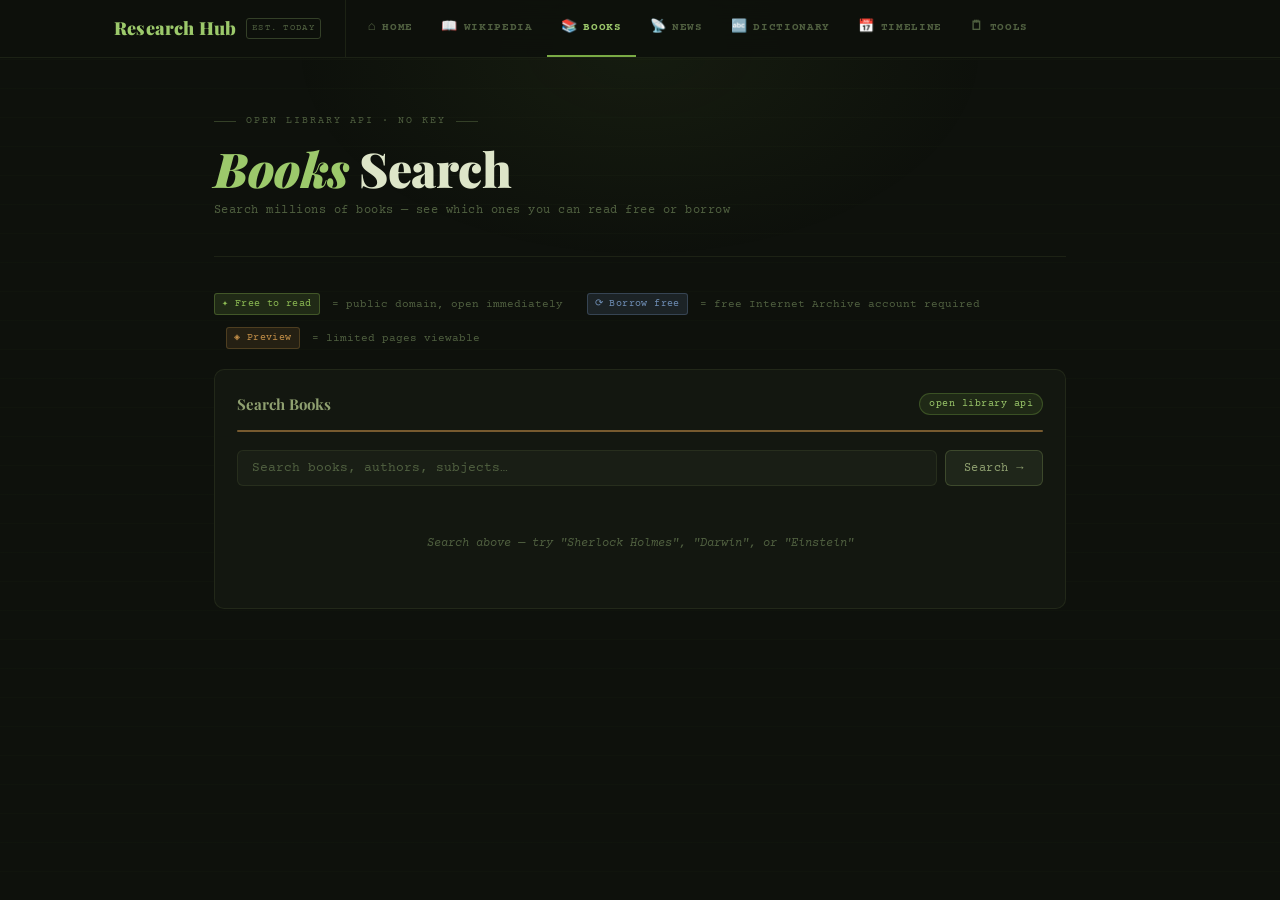
==== page/books.html @ 9d058e37 "add: folder name page to adjust webpage" ====
<!DOCTYPE html>
<html lang="en">
<head>
  <meta charset="UTF-8">
  <meta name="viewport" content="width=device-width, initial-scale=1.0">
  <title>Books — Research Hub</title>
  <link rel="stylesheet" href="../style.css">
</head>
<body>

<header>
  <div class="nav-inner">
    <a class="nav-logo" href="../index.html">
      <span class="nav-logo-text">Research Hub</span>
      <span class="nav-logo-stamp">est. today</span>
    </a>
    <nav class="nav-links">
      <a class="nav-link" href="../index.html"><span class="nav-icon">⌂</span> Home</a>
      <a class="nav-link" href="wikipedia.html"><span class="nav-icon">📖</span> Wikipedia</a>
      <a class="nav-link" href="books.html"><span class="nav-icon">📚</span> Books</a>
      <a class="nav-link" href="news.html"><span class="nav-icon">📡</span> News</a>
      <a class="nav-link" href="dictionary.html"><span class="nav-icon">🔤</span> Dictionary</a>
      <a class="nav-link" href="timeline.html"><span class="nav-icon">📅</span> Timeline</a>
      <a class="nav-link" href="tools.html"><span class="nav-icon">🗒</span> Tools</a>
    </nav>
  </div>
</header>

<div class="container">
  <div class="page-hero">
    <p class="page-eyebrow">open library api · no key</p>
    <h1 class="page-title"><em>Books</em> Search</h1>
    <p class="page-sub">Search millions of books — see which ones you can read free or borrow</p>
  </div>

  <!-- Legend -->
  <div style="display:flex;gap:12px;flex-wrap:wrap;margin-bottom:20px">
    <span class="book-avail free">✦ Free to read</span>
    <span style="font-size:11px;color:var(--text3);align-self:center">= public domain, open immediately</span>
    <span class="book-avail borrow" style="margin-left:12px">⟳ Borrow free</span>
    <span style="font-size:11px;color:var(--text3);align-self:center">= free Internet Archive account required</span>
    <span class="book-avail preview" style="margin-left:12px">◈ Preview</span>
    <span style="font-size:11px;color:var(--text3);align-self:center">= limited pages viewable</span>
  </div>

  <div class="card">
    <div class="card-header">
      <span class="card-title">Search Books</span>
      <span class="api-pill">open library api</span>
    </div>
    <div class="accent-bar" style="background:var(--history)"></div>
    <div class="input-row">
      <input type="text" class="tool-input" id="books-input" placeholder="Search books, authors, subjects…"
        onkeydown="if(event.key==='Enter') searchBooks()">
      <button class="tool-btn" onclick="searchBooks()">Search →</button>
    </div>
    <div id="books-results">
      <div class="api-empty">Search above — try "Sherlock Holmes", "Darwin", or "Einstein"</div>
    </div>
  </div>

  <div class="page-end"></div>
</div>

<button id="scroll-top" onclick="window.scrollTo({top:0,behavior:'smooth'})">↑</button>
<script src="../main.js"></script>
<script>
document.addEventListener('DOMContentLoaded', () => {
  attachSuggest('books-input', {
    onSelect: v => { $('books-input').value = v; searchBooks(); },
    onEnter:  () => searchBooks(),
  });
});
</script>
</body>
</html>
---- style.css ----
/* ═══════════════════════════════════════════
   Research Hub — style.css
   Vintage Green / Earth Tone · Dark Theme
═══════════════════════════════════════════ */

@import url('https://fonts.googleapis.com/css2?family=Playfair+Display:ital,wght@0,400;0,700;0,900;1,400;1,700&family=Courier+Prime:wght@400;700&family=Sarabun:wght@300;400;600&display=swap');

:root {
  --bg:   #0e110c;
  --bg2:  #131710;
  --bg3:  #191e15;
  --bg4:  #1f261a;
  --bg5:  #252d1f;

  --border:        rgba(139,167,90,0.12);
  --border-bright: rgba(139,167,90,0.28);
  --border-warm:   rgba(180,140,80,0.22);

  --text:  #dde5c8;
  --text2: #8fa070;
  --text3: #506040;
  --text4: #344028;

  --accent:      #7aab45;
  --accent2:     #9cc96b;
  --accent-dim:  rgba(122,171,69,0.14);
  --accent-glow: rgba(122,171,69,0.08);

  --science: #8fbe55;
  --history: #c8924a;
  --tech:    #6b9e3e;
  --news:    #b85c3a;
  --health:  #5fa888;
  --space:   #7090b8;

  --font-head: 'Playfair Display', Georgia, serif;
  --font-mono: 'Courier Prime', 'Courier New', monospace;
  --r:    6px;
  --r-lg: 10px;
}

*, *::before, *::after { box-sizing: border-box; margin: 0; padding: 0; }
html { scroll-behavior: smooth; }

body {
  background: var(--bg);
  color: var(--text);
  font-family: var(--font-mono);
  min-height: 100vh;
  overflow-x: hidden;
  line-height: 1.6;
}

/* Aged paper line texture */
body::before {
  content: '';
  position: fixed; inset: 0;
  background-image: repeating-linear-gradient(
    0deg, transparent, transparent 28px,
    rgba(122,171,69,0.025) 28px, rgba(122,171,69,0.025) 29px
  );
  pointer-events: none;
  z-index: 0;
}

body::after {
  content: '';
  position: fixed;
  top: -160px; left: 50%;
  transform: translateX(-50%);
  width: 700px; height: 420px;
  background: radial-gradient(ellipse, rgba(100,140,50,0.09) 0%, transparent 70%);
  pointer-events: none;
  z-index: 0;
}

.container {
  max-width: 900px;
  margin: 0 auto;
  padding: 0 24px;
  position: relative;
  z-index: 1;
}

.container-wide {
  max-width: 1100px;
  margin: 0 auto;
  padding: 0 24px;
  position: relative;
  z-index: 1;
}

/* ══════════════════════════════════════════
   NAV
══════════════════════════════════════════ */
header {
  padding: 0;
  border-bottom: 1px solid var(--border);
  position: sticky; top: 0;
  background: rgba(14,17,12,0.96);
  backdrop-filter: blur(16px);
  z-index: 100;
}

.nav-inner {
  max-width: 1100px;
  margin: 0 auto;
  padding: 0 24px;
  display: flex;
  align-items: stretch;
  gap: 0;
}

.nav-logo {
  display: flex;
  align-items: center;
  gap: 10px;
  padding: 14px 24px 14px 0;
  border-right: 1px solid var(--border);
  margin-right: 8px;
  text-decoration: none;
  flex-shrink: 0;
}

.nav-logo-text {
  font-family: var(--font-head);
  font-size: 18px;
  font-weight: 900;
  color: var(--accent2);
  letter-spacing: 0.01em;
}

.nav-logo-stamp {
  font-size: 9px;
  font-family: var(--font-mono);
  color: var(--text3);
  letter-spacing: 0.14em;
  text-transform: uppercase;
  border: 1px solid var(--text4);
  padding: 2px 5px;
  border-radius: 3px;
}

.nav-links {
  display: flex;
  align-items: stretch;
  gap: 0;
  flex: 1;
  flex-wrap: wrap;
}

.nav-link {
  display: flex;
  align-items: center;
  gap: 6px;
  padding: 0 14px;
  font-family: var(--font-mono);
  font-size: 11px;
  font-weight: 700;
  letter-spacing: 0.06em;
  text-transform: uppercase;
  color: var(--text3);
  text-decoration: none;
  border-bottom: 2px solid transparent;
  transition: color 0.15s, border-color 0.15s;
  white-space: nowrap;
}

.nav-link:hover { color: var(--text2); }

.nav-link.active {
  color: var(--accent2);
  border-bottom-color: var(--accent);
}

.nav-link .nav-icon { font-size: 13px; }

/* ══════════════════════════════════════════
   PAGE HEADER (each page)
══════════════════════════════════════════ */
.page-hero {
  padding: 48px 0 36px;
  border-bottom: 1px solid var(--border);
  margin-bottom: 36px;
}

.page-eyebrow {
  display: inline-flex;
  align-items: center;
  gap: 10px;
  font-size: 10px;
  letter-spacing: 0.2em;
  color: var(--text3);
  text-transform: uppercase;
  margin-bottom: 14px;
}
.page-eyebrow::before, .page-eyebrow::after {
  content: '';
  display: block;
  width: 22px; height: 1px;
  background: var(--text4);
}

.page-title {
  font-family: var(--font-head);
  font-size: clamp(28px, 4vw, 48px);
  font-weight: 900;
  line-height: 1.08;
  color: var(--text);
  letter-spacing: -0.5px;
  margin-bottom: 6px;
}

.page-title em { font-style: italic; color: var(--accent2); }

.page-sub {
  font-size: 12px;
  color: var(--text3);
  letter-spacing: 0.04em;
}

/* ══════════════════════════════════════════
   CARDS
══════════════════════════════════════════ */
.card {
  background: var(--bg2);
  border: 1px solid var(--border);
  border-radius: var(--r-lg);
  padding: 22px;
  transition: border-color 0.2s;
}
.card:hover { border-color: var(--border-bright); }

.card-header {
  display: flex;
  align-items: center;
  justify-content: space-between;
  margin-bottom: 14px;
}

.card-title {
  font-family: var(--font-head);
  font-size: 15px;
  font-weight: 700;
  color: var(--text2);
}

.card-badge {
  font-family: var(--font-mono);
  font-size: 10px;
  padding: 2px 8px;
  border-radius: 3px;
  background: var(--bg4);
  color: var(--text3);
  letter-spacing: 0.06em;
  text-transform: uppercase;
  border: 1px solid var(--border);
}

.api-pill {
  font-family: var(--font-mono);
  font-size: 10px;
  padding: 2px 9px;
  border-radius: 20px;
  background: rgba(122,171,69,0.12);
  color: var(--accent2);
  border: 1px solid rgba(122,171,69,0.3);
  letter-spacing: 0.05em;
}

.accent-bar {
  height: 2px;
  border-radius: 2px;
  margin-bottom: 18px;
  opacity: 0.55;
}

/* ══════════════════════════════════════════
   INPUTS & BUTTONS
══════════════════════════════════════════ */
.input-row {
  display: flex;
  gap: 8px;
  margin-bottom: 16px;
  position: relative;
}

.tool-input {
  flex: 1;
  background: var(--bg3);
  border: 1px solid var(--border);
  border-radius: var(--r);
  padding: 10px 14px;
  font-family: var(--font-mono);
  font-size: 13px;
  color: var(--text);
  outline: none;
  transition: border-color 0.15s;
  caret-color: var(--accent);
}
.tool-input:focus { border-color: var(--accent); }
.tool-input::placeholder { color: var(--text3); }

.tool-btn {
  background: var(--bg4);
  border: 1px solid var(--border-bright);
  border-radius: var(--r);
  padding: 10px 18px;
  font-family: var(--font-mono);
  font-size: 12px;
  color: var(--text2);
  cursor: pointer;
  transition: all 0.15s;
  white-space: nowrap;
  letter-spacing: 0.04em;
}
.tool-btn:hover { border-color: var(--accent); color: var(--accent2); background: var(--bg5); }
.tool-btn-sm { padding: 10px 11px; }

/* ══════════════════════════════════════════
   SUGGESTION DROPDOWN
══════════════════════════════════════════ */
.suggest-drop {
  display: none;
  position: absolute;
  top: calc(100% + 4px);
  left: 0;
  right: 0;
  background: var(--bg3);
  border: 1px solid var(--border-bright);
  border-radius: var(--r);
  z-index: 200;
  max-height: 220px;
  overflow-y: auto;
  box-shadow: 0 8px 24px rgba(0,0,0,0.4);
}
.suggest-drop.open { display: block; }

.suggest-item {
  padding: 9px 14px;
  font-family: var(--font-mono);
  font-size: 12.5px;
  color: var(--text2);
  cursor: pointer;
  border-bottom: 1px solid var(--border);
  transition: background 0.1s, color 0.1s;
  display: flex;
  align-items: center;
  gap: 8px;
}
.suggest-item:last-child { border-bottom: none; }
.suggest-item::before { content: '›'; color: var(--text3); font-size: 14px; flex-shrink: 0; }
.suggest-item:hover, .suggest-item.active { background: var(--bg4); color: var(--text); }
.suggest-item.active::before { color: var(--accent2); }
.suggest-drop::-webkit-scrollbar { width: 4px; }
.suggest-drop::-webkit-scrollbar-track { background: transparent; }
.suggest-drop::-webkit-scrollbar-thumb { background: var(--border-bright); border-radius: 2px; }

/* ══════════════════════════════════════════
   API STATES
══════════════════════════════════════════ */
.api-empty {
  font-size: 12px;
  color: var(--text3);
  text-align: center;
  padding: 32px 0;
  font-style: italic;
}

.loading {
  display: flex;
  align-items: center;
  justify-content: center;
  gap: 8px;
  padding: 32px 0;
  color: var(--text3);
  font-size: 12px;
}

.spinner {
  width: 14px; height: 14px;
  border: 2px solid var(--border);
  border-top-color: var(--accent);
  border-radius: 50%;
  animation: spin 0.7s linear infinite;
}

.error-msg {
  font-size: 12px;
  color: var(--news);
  text-align: center;
  padding: 24px 0;
}

/* ══════════════════════════════════════════
   INDEX — HERO SEARCH
══════════════════════════════════════════ */
.hero {
  padding: 72px 0 56px;
  text-align: center;
}

.hero-eyebrow {
  display: inline-flex;
  align-items: center;
  gap: 12px;
  font-size: 10px;
  letter-spacing: 0.22em;
  color: var(--text3);
  text-transform: uppercase;
  margin-bottom: 22px;
}
.hero-eyebrow::before, .hero-eyebrow::after {
  content: '';
  display: block;
  width: 28px; height: 1px;
  background: var(--text4);
}

.hero-title {
  font-family: var(--font-head);
  font-size: clamp(40px, 6vw, 72px);
  font-weight: 900;
  line-height: 1.05;
  color: var(--text);
  letter-spacing: -1px;
  margin-bottom: 8px;
}
.hero-title em { font-style: italic; color: var(--accent2); }

.hero-sub {
  font-size: 13px;
  color: var(--text3);
  margin-bottom: 44px;
  letter-spacing: 0.04em;
}

.search-wrap {
  max-width: 680px;
  margin: 0 auto;
  position: relative;
}

.search-bar {
  display: flex;
  align-items: center;
  background: var(--bg3);
  border: 1px solid var(--border-bright);
  border-radius: var(--r-lg);
  padding: 7px 7px 7px 20px;
  gap: 10px;
  transition: border-color 0.2s, box-shadow 0.2s;
  position: relative;
}
.search-bar:focus-within {
  border-color: var(--accent);
  box-shadow: 0 0 0 3px var(--accent-glow);
}

.search-icon { color: var(--text3); font-size: 17px; flex-shrink: 0; }

#main-search {
  flex: 1;
  background: transparent;
  border: none; outline: none;
  font-family: var(--font-mono);
  font-size: 15px;
  color: var(--text);
  caret-color: var(--accent);
}
#main-search::placeholder { color: var(--text3); }

.search-btn {
  background: var(--accent);
  border: none;
  border-radius: var(--r);
  padding: 11px 24px;
  color: var(--bg);
  font-family: var(--font-head);
  font-size: 13px;
  font-weight: 700;
  cursor: pointer;
  transition: background 0.18s, transform 0.1s;
}
.search-btn:hover  { background: var(--accent2); }
.search-btn:active { transform: scale(0.97); }

/* Source launcher pills */
.source-launcher {
  display: flex;
  flex-wrap: wrap;
  gap: 7px;
  justify-content: center;
  margin-top: 14px;
}

.src-btn {
  font-family: var(--font-mono);
  font-size: 11px;
  padding: 5px 13px;
  border-radius: 20px;
  border: 1px solid var(--border);
  background: var(--bg2);
  color: var(--text3);
  cursor: pointer;
  transition: all 0.15s;
  display: flex;
  align-items: center;
  gap: 6px;
}
.src-btn:hover { border-color: var(--border-bright); color: var(--text2); background: var(--bg3); }
.src-btn .dot  { width: 5px; height: 5px; border-radius: 50%; flex-shrink: 0; }

/* Feature grid on index */
.feature-grid {
  display: grid;
  grid-template-columns: repeat(3, 1fr);
  gap: 14px;
  padding-bottom: 60px;
}
@media (max-width: 700px) { .feature-grid { grid-template-columns: 1fr 1fr; } }
@media (max-width: 460px) { .feature-grid { grid-template-columns: 1fr; } }

.feature-card {
  background: var(--bg2);
  border: 1px solid var(--border);
  border-radius: var(--r-lg);
  padding: 20px;
  text-decoration: none;
  display: block;
  transition: border-color 0.18s, transform 0.15s;
}
.feature-card:hover { border-color: var(--border-bright); transform: translateY(-2px); }

.feature-icon  { font-size: 26px; margin-bottom: 12px; line-height: 1; }
.feature-name  { font-family: var(--font-head); font-size: 15px; font-weight: 700; color: var(--text); margin-bottom: 5px; }
.feature-desc  { font-size: 11.5px; color: var(--text3); line-height: 1.6; }

/* ══════════════════════════════════════════
   WIKIPEDIA
══════════════════════════════════════════ */
.wiki-item {
  padding: 16px 0;
  border-bottom: 1px solid var(--border);
  animation: fadeUp 0.25s ease both;
}
.wiki-item:last-child { border-bottom: none; }

.wiki-title {
  font-family: var(--font-head);
  font-size: 15px;
  font-weight: 700;
  color: var(--accent2);
  margin-bottom: 5px;
  cursor: pointer;
  transition: color 0.15s;
}
.wiki-title:hover { color: var(--text); }

.wiki-excerpt {
  font-size: 12.5px;
  color: var(--text3);
  line-height: 1.65;
  display: -webkit-box;
  -webkit-line-clamp: 3;
  -webkit-box-orient: vertical;
  overflow: hidden;
  margin-bottom: 8px;
}

.wiki-footer {
  display: flex;
  align-items: center;
  justify-content: space-between;
}

.wiki-link {
  font-size: 11px;
  color: var(--text3);
  text-decoration: none;
  letter-spacing: 0.04em;
  transition: color 0.15s;
}
.wiki-link:hover { color: var(--accent2); }

/* ══════════════════════════════════════════
   BOOKS
══════════════════════════════════════════ */
.book-item {
  display: flex;
  gap: 14px;
  padding: 14px 0;
  border-bottom: 1px solid var(--border);
  animation: fadeUp 0.25s ease both;
}
.book-item:last-child { border-bottom: none; }

.book-cover {
  width: 52px; height: 72px;
  object-fit: cover;
  border-radius: 3px;
  flex-shrink: 0;
  background: var(--bg4);
  border: 1px solid var(--border);
}

.book-cover-placeholder {
  width: 52px; height: 72px;
  flex-shrink: 0;
  background: var(--bg4);
  border: 1px solid var(--border);
  border-radius: 3px;
  display: flex;
  align-items: center;
  justify-content: center;
  font-size: 22px;
}

.book-info { flex: 1; min-width: 0; }

.book-title-row {
  display: flex;
  align-items: flex-start;
  gap: 8px;
  margin-bottom: 4px;
  flex-wrap: wrap;
}

.book-title {
  font-family: var(--font-head);
  font-size: 14px;
  font-weight: 700;
  color: var(--text);
  white-space: nowrap;
  overflow: hidden;
  text-overflow: ellipsis;
  max-width: 100%;
}

.book-author { font-size: 11.5px; color: var(--history); margin-bottom: 3px; font-style: italic; }
.book-year   { font-size: 11px;   color: var(--text3);   margin-bottom: 7px; }

.book-avail {
  font-family: var(--font-mono);
  font-size: 10px;
  padding: 2px 7px;
  border-radius: 3px;
  letter-spacing: 0.04em;
  flex-shrink: 0;
  white-space: nowrap;
  align-self: center;
}
.book-avail.free    { background: rgba(143,190,85,0.15);  color: var(--science); border: 1px solid rgba(143,190,85,0.3); }
.book-avail.borrow  { background: rgba(112,144,184,0.15); color: var(--space);   border: 1px solid rgba(112,144,184,0.3); }
.book-avail.preview { background: rgba(200,146,74,0.12);  color: var(--history); border: 1px solid rgba(200,146,74,0.25); }

.book-actions { display: flex; align-items: center; gap: 12px; flex-wrap: wrap; }

.book-link {
  font-size: 11px; color: var(--text3);
  text-decoration: none;
  transition: color 0.15s;
  letter-spacing: 0.03em;
  font-family: var(--font-mono);
}
.book-link:hover { color: var(--accent2); }

.book-read-btn {
  font-family: var(--font-mono);
  font-size: 11px;
  padding: 3px 10px;
  border-radius: 4px;
  text-decoration: none;
  letter-spacing: 0.04em;
  transition: all 0.15s;
  font-weight: 700;
}
.book-read-btn.free    { background: rgba(143,190,85,0.15); color: var(--science); border: 1px solid rgba(143,190,85,0.35); }
.book-read-btn.free:hover { background: rgba(143,190,85,0.28); color: var(--text); }
.book-read-btn.borrow  { background: rgba(112,144,184,0.15); color: var(--space); border: 1px solid rgba(112,144,184,0.35); }
.book-read-btn.borrow:hover { background: rgba(112,144,184,0.28); color: var(--text); }
.book-read-btn.preview { background: rgba(200,146,74,0.12); color: var(--history); border: 1px solid rgba(200,146,74,0.3); }
.book-read-btn.preview:hover { background: rgba(200,146,74,0.25); color: var(--text); }

/* ══════════════════════════════════════════
   NEWS (Guardian)
══════════════════════════════════════════ */
.setup-banner {
  background: var(--bg3);
  border: 1px dashed var(--border-warm);
  border-radius: var(--r);
  padding: 22px;
  margin-bottom: 20px;
}
.setup-title { font-family: var(--font-head); font-size: 15px; font-weight: 700; color: var(--text); margin-bottom: 8px; }
.setup-desc  { font-size: 12px; color: var(--text3); line-height: 1.7; margin-bottom: 16px; }
.setup-desc a { color: var(--accent2); text-decoration: none; }
.setup-desc a:hover { text-decoration: underline; }
.setup-input-row { display: flex; gap: 8px; }

.news-item {
  padding: 16px 0;
  border-bottom: 1px solid var(--border);
  animation: fadeUp 0.25s ease both;
}
.news-item:last-child { border-bottom: none; }

.news-section {
  display: inline-block;
  font-size: 10px;
  letter-spacing: 0.1em;
  text-transform: uppercase;
  color: var(--news);
  margin-bottom: 5px;
  font-family: var(--font-mono);
}

.news-headline {
  font-family: var(--font-head);
  font-size: 14px;
  font-weight: 700;
  color: var(--text);
  line-height: 1.45;
  margin-bottom: 6px;
}

.news-meta { display: flex; align-items: center; justify-content: space-between; gap: 8px; }
.news-date { font-size: 11px; color: var(--text3); }
.news-link { font-size: 11px; color: var(--text3); text-decoration: none; transition: color 0.15s; letter-spacing: 0.03em; }
.news-link:hover { color: var(--news); }

/* ══════════════════════════════════════════
   DICTIONARY
══════════════════════════════════════════ */
.dict-result {
  background: var(--bg3);
  border: 1px solid var(--border);
  border-radius: var(--r);
  padding: 20px;
  min-height: 120px;
  line-height: 1.75;
}

.dict-result .placeholder { color: var(--text3); font-size: 12px; text-align: center; padding: 28px 0; }

.dict-not-found { font-size: 12.5px; color: var(--text3); margin-bottom: 12px; line-height: 1.6; }
.dict-not-found strong { color: var(--text); }

.dict-suggest-row { display: flex; flex-wrap: wrap; gap: 7px; }

.dict-suggest-chip {
  font-family: var(--font-mono);
  font-size: 12px;
  padding: 6px 14px;
  border-radius: 20px;
  border: 1px solid var(--border-bright);
  background: var(--bg4);
  color: var(--accent2);
  cursor: pointer;
  transition: all 0.15s;
  display: inline-flex;
  align-items: center;
  gap: 6px;
}
.dict-suggest-chip:hover { background: var(--accent-dim); border-color: var(--accent); color: var(--text); }

/* Two-column EN/TH */
.dict-cols {
  display: grid;
  grid-template-columns: 1fr 1fr;
  gap: 0;
}
@media (max-width: 640px) { .dict-cols { grid-template-columns: 1fr; } }

.dict-col { padding: 4px 0; }
.dict-col-en { padding-right: 24px; border-right: 1px solid var(--border); }
.dict-col-th { padding-left: 24px; }

.dict-col-label {
  font-family: var(--font-mono);
  font-size: 10px;
  letter-spacing: 0.16em;
  text-transform: uppercase;
  color: var(--text3);
  margin-bottom: 12px;
  padding-bottom: 8px;
  border-bottom: 1px solid var(--border);
}

.word-title  { font-family: var(--font-head); font-size: 22px; font-weight: 700; color: var(--text); margin-bottom: 4px; }
.phonetic    { font-size: 11px; color: var(--accent2); margin-bottom: 12px; letter-spacing: 0.06em; font-style: italic; }
.pos         { font-size: 11px; color: var(--history); font-style: italic; margin: 10px 0 4px; text-transform: uppercase; letter-spacing: 0.08em; }
.def         { color: var(--text2); font-size: 12.5px; margin-bottom: 5px; }
.example     { font-size: 11.5px; color: var(--text3); border-left: 2px solid var(--accent); padding-left: 10px; margin: 5px 0 10px; font-style: italic; }

.thai-word     { font-family: 'Sarabun', 'Noto Sans Thai', sans-serif !important; font-size: 24px !important; line-height: 1.45; }
.thai-def      { font-family: 'Sarabun', 'Noto Sans Thai', sans-serif; font-size: 13.5px !important; line-height: 1.8; }
.thai-example  { font-family: 'Sarabun', 'Noto Sans Thai', sans-serif; font-size: 12.5px !important; }

.thai-confidence-row { margin-bottom: 10px; }
.thai-confidence {
  font-family: var(--font-mono);
  font-size: 10px;
  padding: 2px 8px;
  border-radius: 3px;
  letter-spacing: 0.06em;
  display: inline-block;
}
.thai-confidence.high { background: rgba(143,190,85,0.12); color: var(--science); border: 1px solid rgba(143,190,85,0.25); }
.thai-confidence.low  { background: rgba(200,146,74,0.12);  color: var(--history); border: 1px solid rgba(200,146,74,0.25); }

.thai-loading-block { padding-top: 4px; }
.thai-skeleton {
  height: 11px; background: var(--bg4); border-radius: 4px;
  margin-bottom: 9px; width: 100%;
  animation: shimmer 1.4s ease-in-out infinite;
}
@keyframes shimmer { 0%,100%{opacity:.35} 50%{opacity:.75} }

/* ══════════════════════════════════════════
   TIMELINE
══════════════════════════════════════════ */
.tl-topics {
  display: flex;
  flex-wrap: wrap;
  gap: 7px;
  margin-bottom: 20px;
}

.tl-topic-btn {
  font-family: var(--font-mono);
  font-size: 11px;
  padding: 5px 13px;
  border-radius: 20px;
  border: 1px solid var(--border);
  background: var(--bg3);
  color: var(--text3);
  cursor: pointer;
  transition: all 0.15s;
  letter-spacing: 0.03em;
}
.tl-topic-btn:hover  { border-color: var(--border-bright); color: var(--text2); }
.tl-topic-btn.active { background: var(--accent-dim); border-color: var(--accent); color: var(--accent2); }

.tl-item {
  display: flex;
  gap: 20px;
  padding: 13px 0;
  border-bottom: 1px solid var(--border);
  animation: fadeUp 0.3s ease both;
}
.tl-item:last-child { border-bottom: none; }

.tl-year  { font-family: var(--font-head); font-size: 14px; font-weight: 700; color: var(--history); min-width: 50px; flex-shrink: 0; padding-top: 1px; }
.tl-event { font-size: 13px; color: var(--text2); line-height: 1.55; }

/* ══════════════════════════════════════════
   TOOLS (Notes + Topics)
══════════════════════════════════════════ */
.tools-grid {
  display: grid;
  grid-template-columns: 1fr 1fr;
  gap: 20px;
  padding-bottom: 56px;
}
@media (max-width: 640px) { .tools-grid { grid-template-columns: 1fr; } }

#notes-area {
  width: 100%;
  background: var(--bg3);
  border: 1px solid var(--border);
  border-radius: var(--r);
  padding: 13px 15px;
  font-family: var(--font-mono);
  font-size: 12.5px;
  color: var(--text);
  line-height: 1.75;
  resize: vertical;
  min-height: 280px;
  outline: none;
  transition: border-color 0.15s;
  caret-color: var(--accent);
}
#notes-area:focus { border-color: var(--accent); }
#notes-area::placeholder { color: var(--text3); }

.notes-footer { display: flex; justify-content: space-between; align-items: center; margin-top: 10px; }
.notes-status { font-size: 11px; color: var(--text3); font-family: var(--font-mono); letter-spacing: 0.04em; }
.notes-status.saved { color: var(--science); }

.clear-btn { font-size: 11px; color: var(--text3); background: none; border: none; cursor: pointer; font-family: var(--font-mono); padding: 0; transition: color 0.15s; }
.clear-btn:hover { color: var(--news); }

.topics-list { display: flex; flex-wrap: wrap; gap: 8px; min-height: 40px; }

.topic-chip {
  display: flex;
  align-items: center;
  gap: 6px;
  padding: 6px 9px 6px 13px;
  border-radius: 20px;
  border: 1px solid var(--border-warm);
  background: var(--bg3);
  font-size: 12px;
  color: var(--text2);
  animation: fadeUp 0.2s ease both;
  font-family: var(--font-mono);
}
.topic-chip span { cursor: pointer; }
.topic-chip span:hover { color: var(--accent2); }
.topic-chip button { background: none; border: none; color: var(--text3); cursor: pointer; font-size: 14px; line-height: 1; padding: 0; transition: color 0.15s; font-family: var(--font-mono); }
.topic-chip button:hover { color: var(--news); }

/* ══════════════════════════════════════════
   SHARED UTILITIES
══════════════════════════════════════════ */
#scroll-top {
  position: fixed;
  bottom: 24px; right: 24px;
  width: 38px; height: 38px;
  background: var(--bg3);
  border: 1px solid var(--border-bright);
  border-radius: 50%;
  color: var(--text2);
  cursor: pointer;
  display: none;
  align-items: center;
  justify-content: center;
  font-size: 16px;
  z-index: 99;
  transition: all 0.15s;
  font-family: var(--font-mono);
}
#scroll-top:hover { background: var(--bg4); color: var(--accent2); border-color: var(--accent); }
#scroll-top.show  { display: flex; }

.page-end { height: 60px; }

@keyframes spin   { to { transform: rotate(360deg); } }
@keyframes fadeUp { from { opacity:0; transform:translateY(8px); } to { opacity:1; transform:translateY(0); } }
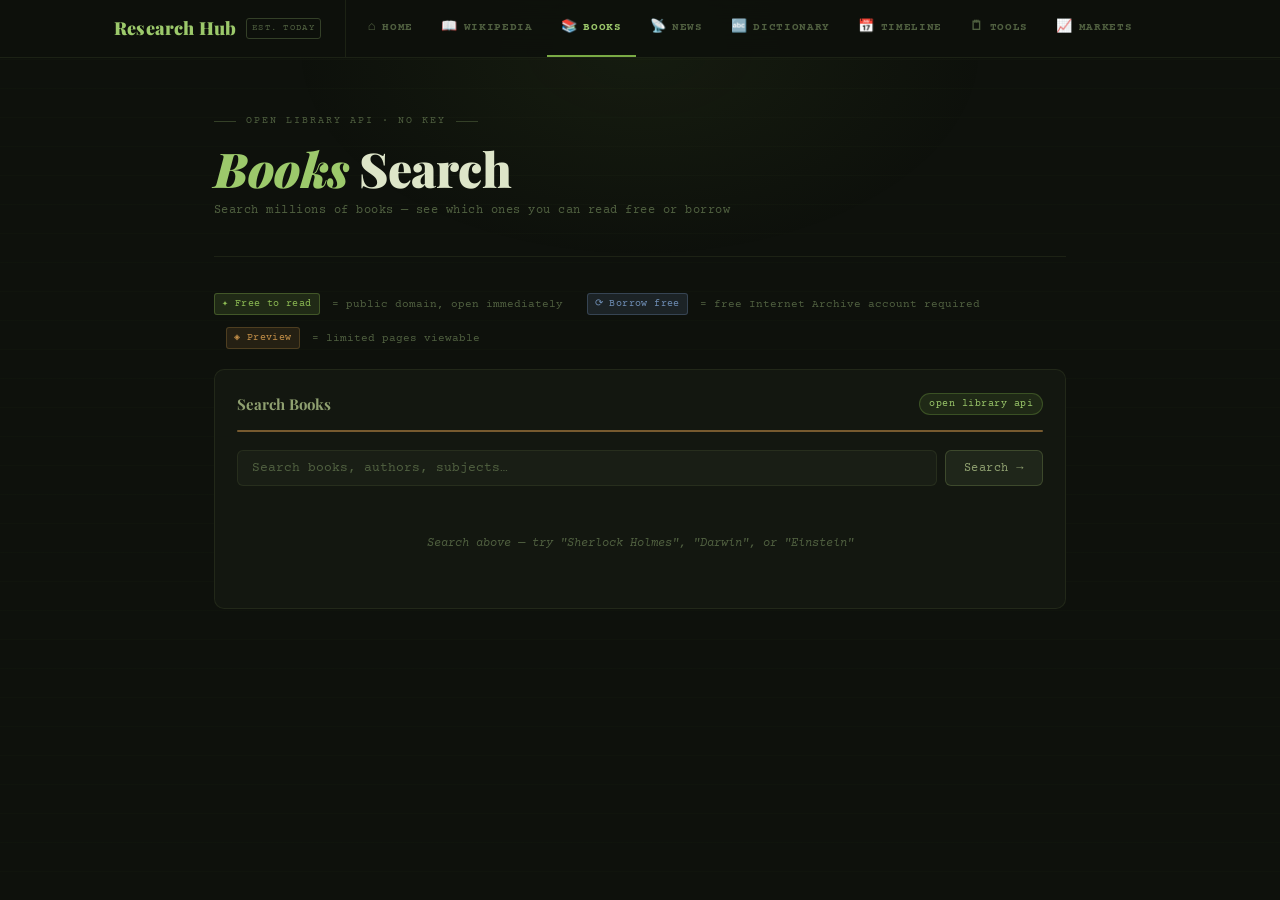
==== commit 93b02d60: "add: gitignore and markets webpage" ====
--- a/page/books.html
+++ b/page/books.html
@@ -22,6 +22,7 @@
       <a class="nav-link" href="dictionary.html"><span class="nav-icon">🔤</span> Dictionary</a>
       <a class="nav-link" href="timeline.html"><span class="nav-icon">📅</span> Timeline</a>
       <a class="nav-link" href="tools.html"><span class="nav-icon">🗒</span> Tools</a>
+          <a class="nav-link" href="markets.html"><span class="nav-icon">📈</span> Markets</a>
     </nav>
   </div>
 </header>
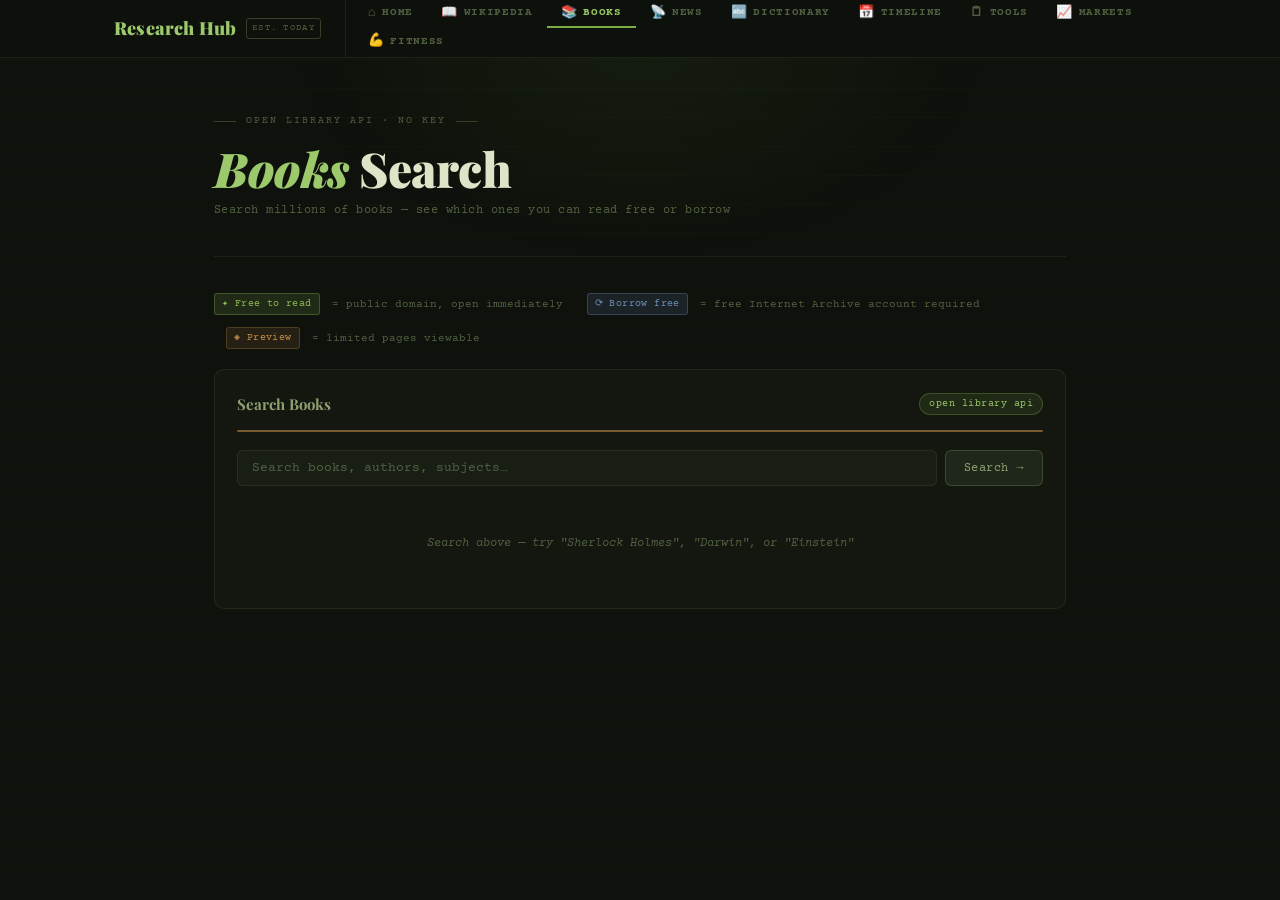
==== commit d98bb498: "add: finess page" ====
--- a/page/books.html
+++ b/page/books.html
@@ -23,6 +23,7 @@
       <a class="nav-link" href="timeline.html"><span class="nav-icon">📅</span> Timeline</a>
       <a class="nav-link" href="tools.html"><span class="nav-icon">🗒</span> Tools</a>
           <a class="nav-link" href="markets.html"><span class="nav-icon">📈</span> Markets</a>
+      <a class="nav-link" href="fitness.html"><span class="nav-icon">💪</span> Fitness</a>
     </nav>
   </div>
 </header>
